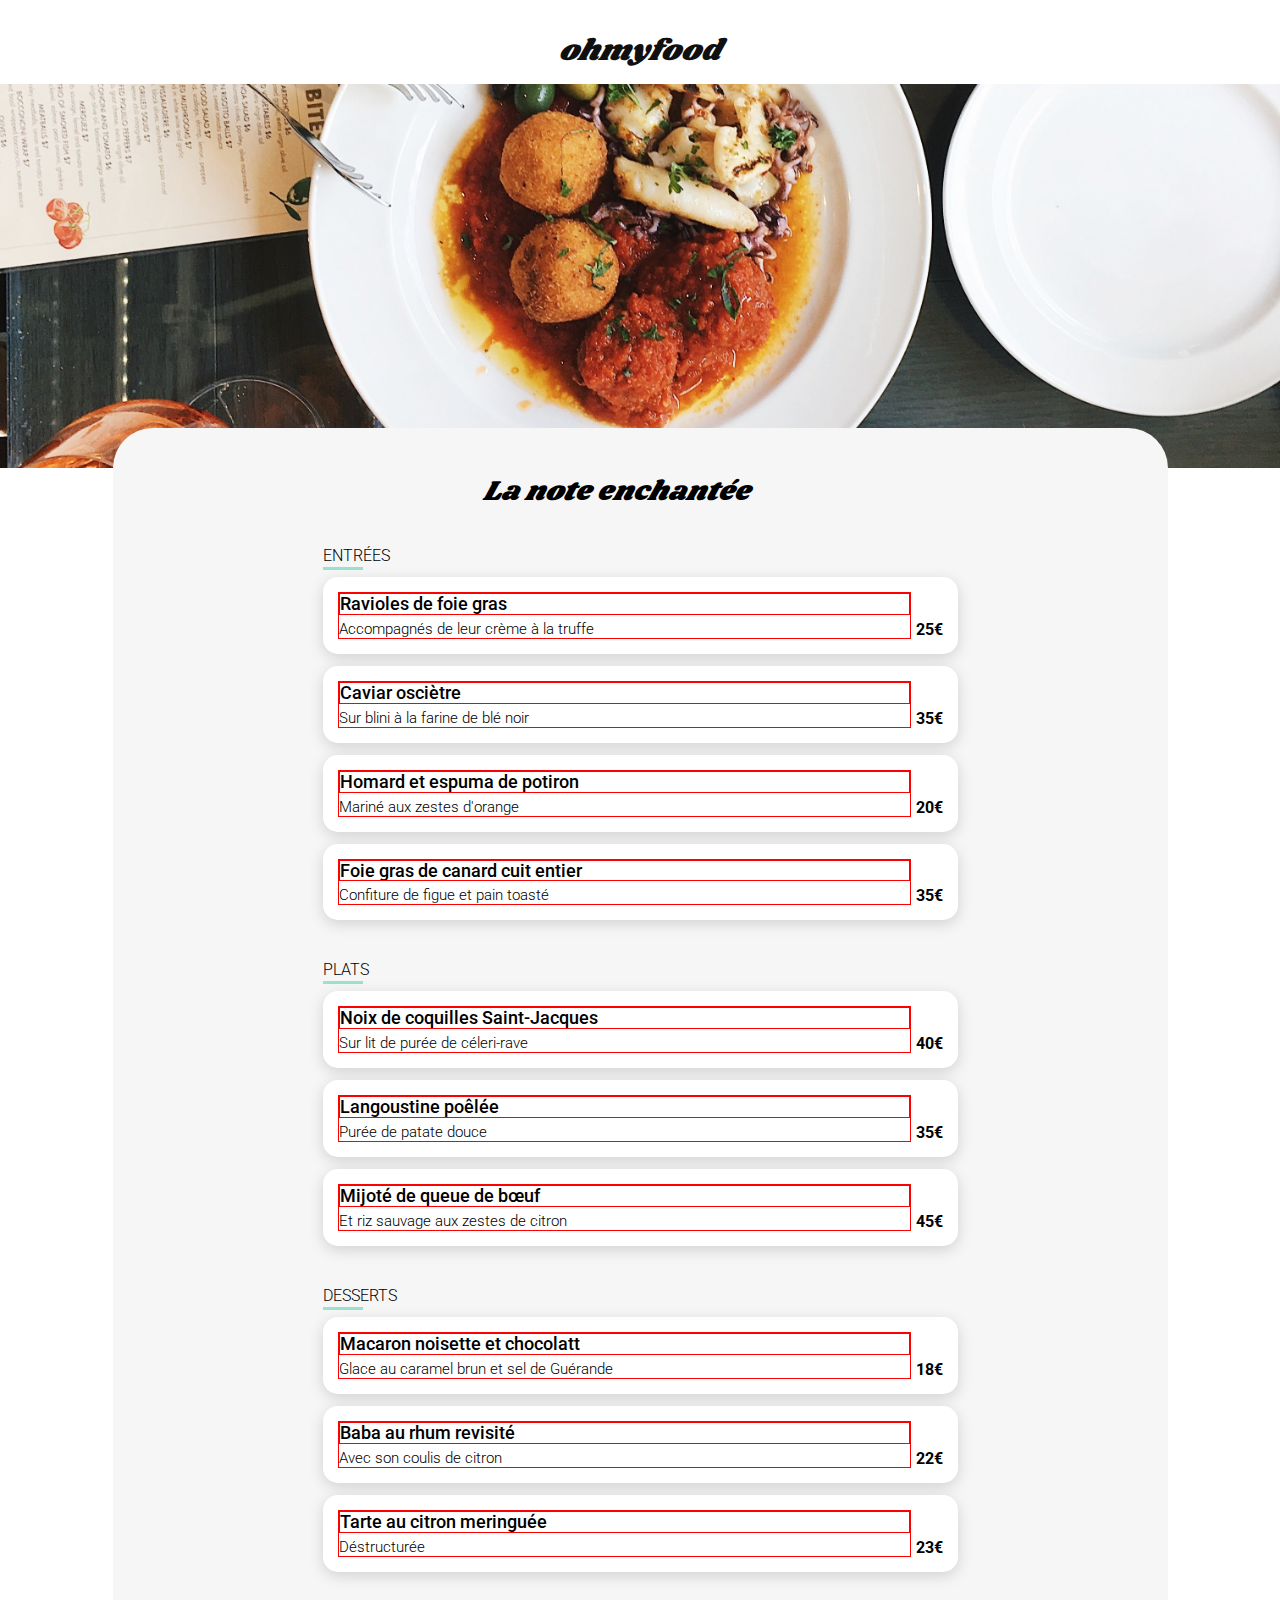
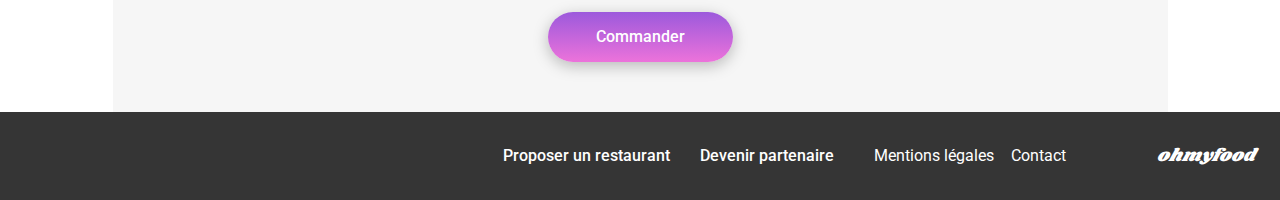
==== La_note_enchantée.html @ d94a01a4 "🎨 Session Mentorat Vrac" ====
<!DOCTYPE html>
<html lang="fr">

<head>
    <meta charset="UTF-8">
    <meta name="viewport" content="width=device-width, initial-scale=1.0">
    <title>La note enchantée - OhMyFood</title>
    <meta name="description" content="Découvrez le menu du restaurant La note enchantée sur OhMyFood">
    <link rel="preconnect" href="https://fonts.googleapis.com">
    <link rel="preconnect" href="https://fonts.gstatic.com" crossorigin>
    <link href="https://fonts.googleapis.com/css2?family=Raleway:wght@400;500;700&display=swap" rel="stylesheet">
    <link rel="stylesheet" href="https://cdnjs.cloudflare.com/ajax/libs/font-awesome/6.2.1/css/all.min.css" integrity="sha512-MV7K8+y+gLIBoVD59lQIYicR65iaqukzvf/nwasF0nqhPay5w/9lJmVM2hMDcnK1OnMGCdVK+iQrJ7lzPJQd1w==" crossorigin="anonymous" referrerpolicy="no-referrer">
    <link rel="stylesheet" href="./CSS/styles.css">
</head>

<body>
    <div class="main-container">
        <!-- Header -->
        <header class="header">
            <div class="header__content">
                <a href="index.html" class="header__icon-goback" aria-label="Retour à la page d'accueil">
                    <i class="fas fa-arrow-left"></i>
                </a>
                <a href="index.html" class="header__logo header__logo-link no-select">
                    ohmyfood
                </a>
            </div>
        </header>

        <!-- Image du restaurant -->
        <div class="restaurant">
            <img class="restaurant__img" src="Images_et_textes_Ohmyfood/images/restaurants/stil-u2Lp8tXIcjw-unsplash.jpg" alt="La note enchantée">
        </div>

        <!-- Menu du restaurant -->
        <main class="menu">
            <div class="menu__header">
                <h1 class="menu__title">La note enchantée</h1>
                <label class="restaurants__favorite" aria-label="Ajouter aux favoris">
                    <input type="checkbox" class="restaurants__favorite-checkbox" hidden>
                    <i class="restaurants__favorite-icon restaurants__favorite-icon--empty far fa-heart"></i>
                    <i class="restaurants__favorite-icon restaurants__favorite-icon--filled fas fa-heart"></i>
                </label>
            </div>

            <div class="menu__sections">
                <!-- Sections du menu (Entrées, Plats, Desserts) -->
                <section class="menu__section">
                    <h2 class="menu__section-title">Entrées</h2>
                    <div class="menu__content">
                        <div class="menu__items">
                            <div class="menu__item shadow">
                                <div class="menu__item-content">
                                    <h3 class="menu__item-title">Ravioles de foie gras</h3>
                                    <p class="menu__item-description">Accompagnés de leur crème à la truffe</p>
                                </div>
                                <div class="menu__item-price">25€</div>
                                <div class="menu__item-check">
                                    <i class="fas fa-check-circle"></i>
                                </div>
                            </div>
                        </div>
                        <div class="menu__items">
                            <div class="menu__item shadow">
                                <div class="menu__item-content">
                                    <h3 class="menu__item-title">Caviar osciètre</h3>
                                    <p class="menu__item-description">Sur blini à la farine de blé noir</p>
                                </div>
                                <div class="menu__item-price">35€</div>
                                <div class="menu__item-check">
                                    <i class="fas fa-check-circle"></i>
                                </div>
                            </div>
                        </div>
                        <div class="menu__items">
                            <div class="menu__item shadow">
                                <div class="menu__item-content">
                                    <h3 class="menu__item-title">Homard et espuma de potiron</h3>
                                    <p class="menu__item-description">Mariné aux zestes d'orange</p>
                                </div>
                                <div class="menu__item-price">20€</div>
                                <div class="menu__item-check">
                                    <i class="fas fa-check-circle"></i>
                                </div>
                            </div>
                        </div>
                        <div class="menu__items">
                            <div class="menu__item shadow">
                                <div class="menu__item-content">
                                    <h3 class="menu__item-title">Foie gras de canard cuit entier</h3>
                                    <p class="menu__item-description">Confiture de figue et pain toasté</p>
                                </div>
                                <div class="menu__item-price">35€</div>
                                <div class="menu__item-check">
                                    <i class="fas fa-check-circle"></i>
                                </div>
                            </div>
                        </div>
                    </div>
                </section>

                <section class="menu__section">
                    <h2 class="menu__section-title">Plats</h2>
                    <div class="menu__content">
                        <div class="menu__items">
                            <div class="menu__item shadow">
                                <div class="menu__item-content">
                                    <h3 class="menu__item-title">Noix de coquilles Saint-Jacques</h3>
                                    <p class="menu__item-description">Sur lit de purée de céleri-rave</p>
                                </div>
                                <div class="menu__item-price">40€</div>
                                <div class="menu__item-check">
                                    <i class="fas fa-check-circle"></i>
                                </div>
                            </div>
                        </div>
                        <div class="menu__items">
                            <div class="menu__item shadow">
                                <div class="menu__item-content">
                                    <h3 class="menu__item-title">Langoustine poêlée</h3>
                                    <p class="menu__item-description">Purée de patate douce</p>
                                </div>
                                <div class="menu__item-price">35€</div>
                                <div class="menu__item-check">
                                    <i class="fas fa-check-circle"></i>
                                </div>
                            </div>
                        </div>
                        <div class="menu__items">
                            <div class="menu__item shadow">
                                <div class="menu__item-content">
                                    <h3 class="menu__item-title">Mijoté de queue de bœuf</h3>
                                    <p class="menu__item-description">Et riz sauvage aux zestes de citron</p>
                                </div>
                                <div class="menu__item-price">45€</div>
                                <div class="menu__item-check">
                                    <i class="fas fa-check-circle"></i>
                                </div>
                            </div>
                        </div>
                    </div>
                </section>

                <section class="menu__section">
                    <h2 class="menu__section-title">Desserts</h2>
                    <div class="menu__content">
                        <div class="menu__items">
                            <div class="menu__item shadow">
                                <div class="menu__item-content">
                                    <h3 class="menu__item-title">Macaron noisette et chocolatt</h3>
                                    <p class="menu__item-description">Glace au caramel brun et sel de Guérande</p>
                                </div>
                                <div class="menu__item-price">18€</div>
                                <div class="menu__item-check">
                                    <i class="fas fa-check-circle"></i>
                                </div>
                            </div>
                        </div>
                        <div class="menu__items">
                            <div class="menu__item shadow">
                                <div class="menu__item-content">
                                    <h3 class="menu__item-title">Baba au rhum revisité</h3>
                                    <p class="menu__item-description">Avec son coulis de citron</p>
                                </div>
                                <div class="menu__item-price">22€</div>
                                <div class="menu__item-check">
                                    <i class="fas fa-check-circle"></i>
                                </div>
                            </div>
                        </div>
                        <div class="menu__items">
                            <div class="menu__item shadow">
                                <div class="menu__item-content">
                                    <h3 class="menu__item-title">Tarte au citron meringuée</h3>
                                    <p class="menu__item-description">Déstructurée</p>
                                </div>
                                <div class="menu__item-price">23€</div>
                                <div class="menu__item-check">
                                    <i class="fas fa-check-circle"></i>
                                </div>
                            </div>
                        </div>
                    </div>
                </section>
            </div>

            <!-- Bouton Commander -->
            <div class="menu__order">
                <a href="#" class="menu__order-button shadow-button no-select">Commander</a>
            </div>
        </main>

        <!-- Footer (réutilisé de la page d'accueil) -->
        <footer class="footer">
            <div class="footer__container">
                <div class="footer__logo no-select">
                    <a href="#" class="footer__logo-title">ohmyfood</a>
                </div>
                <ul class="footer__links">
                    <li class="footer__item footer__item--large">
                        <a href="#" class="footer__link footer__link--bold">
                            <i class="footer__link-icon fa-solid fa-utensils"></i>
                            Proposer un restaurant
                        </a>
                    </li>
                    <li class="footer__item footer__item--large">
                        <a href="#" class="footer__link footer__link--bold">
                            <i class="footer__link-icon fa-solid fa-handshake-angle"></i>
                            Devenir partenaire
                        </a>
                    </li>
                    <li class="footer__item footer__item--small">
                        <a href="#" class="footer__link footer__link--normal">Mentions légales</a>
                    </li>
                    <li class="footer__item footer__item--small">
                        <a href="#" class="footer__link footer__link--normal">Contact</a>
                    </li>
                </ul>
            </div>
        </footer>
    </div>
</body>

</html>
---- CSS/styles.css ----
@charset "UTF-8";
/* styles.scss */
/* Importation de la police Roboto depuis Google Fonts */
@import url("https://fonts.googleapis.com/css2?family=Roboto:wght@300;400;500;700&display=swap");
@import url("https://fonts.googleapis.com/css2?family=Shrikhand&display=swap");
* {
  font-family: "Roboto", sans-serif;
  box-sizing: border-box;
  margin: 0;
  padding: 0;
}

/* Colors */
/* Typography */
html {
  scroll-behavior: smooth;
}

/* Centering the page content */
body {
  display: flex;
  justify-content: center;
  align-items: center;
  min-height: 100vh;
}

/* General styles for links */
a {
  color: inherit;
  text-decoration: none;
}

/* Global Shadow */
.shadow {
  box-shadow: 0px 4px 15px 0px rgba(0, 0, 0, 0.1490196078);
}
.shadow-card {
  box-shadow: 0px 4px 15px 0px rgba(0, 0, 0, 0.1019607843);
}
.shadow-button {
  box-shadow: 0px 4px 15px 0px rgba(0, 0, 0, 0.2509803922);
  transition: box-shadow 0.3s ease-in-out;
}
.shadow-button:hover {
  box-shadow: 0px 4px 15px 0px rgba(0, 0, 0, 0.3137254902);
}

/* Prevents text selection */
.no-select {
  user-select: none;
}

/* Logo */
.footlogo-text, .menu__title {
  font-family: "Shrikhand", cursive;
  font-weight: 400;
  font-style: italic;
  font-size: 1.125rem;
  line-height: 1.75rem;
}

/* Main container with maximum width and spacing */
.main-container {
  width: 100%;
  display: flex;
  flex-direction: column;
}

/* Styles du header */
.header {
  text-align: center;
  width: 100%;
}
.header__content {
  display: flex;
  flex-direction: column;
  align-items: center;
  justify-content: center;
}
.header__icon-goback {
  display: none;
}
.header__logo {
  padding: 14px 0 5px 0;
  font-family: "Shrikhand", cursive;
  font-weight: 400;
  font-style: italic;
  font-size: 1.875rem;
  line-height: 2.734rem;
  color: #101010;
}
.header__location {
  display: flex;
  align-items: center;
  background-color: #EAEAEA;
  padding: 10px;
  width: 100%;
  justify-content: center;
  box-shadow: 0px 4px 4px rgba(0, 0, 0, 0.1);
}
.header__location-icon {
  margin-right: 10px;
}
.header__location-text {
  width: 109px;
  font-weight: 500;
  font-size: 1rem;
  color: #353535;
  border: none;
  background-color: transparent;
  outline: none;
}

/* Styles de la section réservation */
.reservation {
  padding-top: 39px;
  padding-bottom: 57px;
  background-color: #F6F6F6;
  text-align: center;
  align-items: center;
  justify-content: space-between;
  display: flex;
  flex-direction: column;
  gap: 27px;
}
.reservation__text {
  display: flex;
  flex-direction: column;
  gap: 10px;
}
.reservation__title {
  font-weight: 700;
  font-size: 1.5rem;
  line-height: 1.75rem;
}
.reservation__subtitle {
  font-weight: 300;
  font-size: 1.125rem;
  line-height: 1.315rem;
  color: #353535;
}
.reservation__button, .menu__order-button {
  max-width: 218px;
  height: 50px;
  display: flex;
  justify-content: center;
  align-items: center;
  padding: 0 48px;
  background: linear-gradient(to bottom, #9356DC -11.44%, #FF79DA 123.93%);
  color: #FFFFFF;
  font-weight: 500;
  font-size: 1rem;
  line-height: 1.245rem;
  border-radius: 25px;
  text-decoration: none;
  transition: background-color 0.3s;
  white-space: nowrap;
}
.reservation__button:hover, .menu__order-button:hover {
  background: linear-gradient(to bottom, #a16be0 -11.44%, #ff93e1 123.93%);
}

/* Styles de la section fonctionnement */
.fonctionnement {
  display: flex;
  flex-direction: column;
  padding: 48px 20px 68px 20px;
  background-color: #FFFFFF;
  gap: 26px;
}
.fonctionnement__title {
  font-weight: 700;
  font-size: 1.5rem;
  line-height: 1.75rem;
}
.fonctionnement__content {
  display: flex;
  flex-direction: column;
  gap: 25px;
}
.fonctionnement__step, .menu__item {
  display: flex;
  align-items: center;
  background-color: #F6F6F6;
  border-radius: 20px;
  padding: 20px;
  width: 100%;
  position: relative;
  gap: 23px;
}
.fonctionnement__step-number {
  line-height: 1.75rem;
  color: #FFFFFF;
  background-color: #9356DC;
  border-radius: 50%;
  width: 24px;
  height: 24px;
  display: flex;
  justify-content: center;
  align-items: center;
  flex-shrink: 0;
  position: absolute;
  left: -12px;
  top: 50%;
  transform: translateY(-50%);
}
.fonctionnement__step-icon {
  color: #7E7E7E;
  margin-left: 18px;
}
.fonctionnement__step-icon--accent {
  color: #9356DC;
}
.fonctionnement__step-text, .menu__item-title {
  font-weight: 500;
  font-size: 1rem;
  line-height: 1.245rem;
}

/* Styles de la section des restaurants */
.restaurants {
  flex: 1;
  background-color: #F6F6F6;
  display: flex;
  flex-direction: column;
  justify-content: center;
  gap: 20px;
}
.restaurants__container {
  display: flex;
  justify-content: center;
  background-color: #F6F6F6;
}
.restaurants__title {
  padding: 54px 80px 20px 20px;
  font-weight: 700;
  font-size: 1.5rem;
  line-height: 1.75rem;
  color: #000000;
}
.restaurants__cards {
  display: grid;
  grid-template-columns: repeat(auto-fit, minmax(340px, 1fr));
  gap: 18px;
  justify-content: center;
  width: 100%;
  padding: 0 17px 0 18px;
  margin-bottom: 66px;
}
.restaurants__card {
  display: flex;
  background-color: #FFFFFF;
  border-radius: 15px;
  overflow: hidden;
  box-shadow: 0 4px 8px rgba(0, 0, 0, 0.1);
  flex-direction: column;
  height: 251px;
  position: relative;
  transition: transform 0.3s ease-in-out;
}
.restaurants__card:hover {
  transform: scale(1.02);
}
.restaurants__card-image, .restaurant__img {
  width: 100%;
  object-fit: cover;
  object-position: bottom;
  height: 172px;
}
.restaurants__card-image--adjust {
  object-position: 50% 61%;
}
.restaurants__card-content {
  display: flex;
  justify-content: space-between;
  align-items: center;
  padding: 15px;
  color: black;
}
.restaurants__card-text {
  flex: 1;
  display: flex;
  flex-direction: column;
  gap: 5px;
  min-width: 0;
}
.restaurants__card-title {
  font-size: 1.125rem;
  font-weight: 700;
  line-height: 1.315rem;
  white-space: nowrap;
  overflow: hidden;
  text-overflow: ellipsis;
}
.restaurants__card-subtitle {
  font-size: 1.0625rem;
  font-weight: 300;
  line-height: 1.245rem;
  white-space: nowrap;
  overflow: hidden;
  text-overflow: ellipsis;
}
.restaurants__card-badge {
  width: 80px;
  position: absolute;
  top: 10px;
  right: 10px;
  padding: 5px 10px;
  border-radius: 2px;
  background-color: #99E2D0;
  color: #008766;
}
.restaurants__card-badge span {
  font-weight: 500;
  font-size: 0.875rem;
  line-height: 1.0625rem;
}
.restaurants__favorite {
  position: relative;
  width: 24px;
  height: 24px;
  font-size: 1.5rem;
  color: #101010;
  cursor: pointer;
}
.restaurants__favorite:hover {
  color: #9356DC;
}
.restaurants__favorite-checkbox {
  display: none;
}
.restaurants__favorite-checkbox:checked ~ .restaurants__favorite-icon--filled {
  opacity: 1;
  background: linear-gradient(193.33deg, #9356DC -11.44%, #FF79DA 123.93%);
  -webkit-background-clip: text;
  background-clip: text;
  -webkit-text-fill-color: transparent;
}
.restaurants__favorite-checkbox:checked ~ .restaurants__favorite-icon--empty {
  opacity: 0;
}
.restaurants__favorite-icon {
  transition: all 0.3s ease;
  position: absolute;
  top: 50%;
  left: 50%;
  transform: translate(-50%, -50%);
}
.restaurants__favorite-icon--empty {
  opacity: 1;
}
.restaurants__favorite-icon--filled {
  opacity: 0;
}

/* Styles du footer */
.footer {
  background-color: #353535;
  color: #fff;
  padding: 20px;
  text-align: left;
}
.footer__container {
  display: flex;
  flex-direction: column;
  align-items: flex-start;
  gap: 16px;
}
.footer__logo-title {
  font-family: "Shrikhand", cursive;
  font-weight: 400;
  font-style: italic;
  font-size: 1.125rem;
  line-height: 1.75rem;
  color: #FFFFFF;
  text-decoration: none;
  transition: opacity 0.3s ease;
}
.footer__logo-title:hover {
  opacity: 0.5;
}
.footer__links {
  list-style: none;
  padding: 0;
  display: flex;
  flex-direction: column;
  gap: 7px;
}
.footer__item {
  display: flex;
  align-items: center;
}
.footer__link {
  text-decoration: none;
  display: flex;
  align-items: center;
  gap: 11px;
}
.footer__link:hover {
  opacity: 0.5;
  transition: opacity 0.25s ease-in-out;
}
.footer__link:not(:hover) {
  opacity: 1;
  transition: opacity 0.5s ease-in-out;
}
.footer__link--bold {
  font-weight: 500;
}
.footer__link--normal {
  font-weight: 400;
}
.footer__link-icon {
  display: inline-block;
  width: 12px;
  height: 13px;
  font-size: 12px;
}

/* Media queries Desktop */
@media screen and (min-width: 986px) {
  .main-container {
    max-width: 100%;
  }
  /* Header */
  .header__content {
    flex-direction: column;
    align-items: center;
    padding: 0;
  }
  .header__logo {
    padding: 30px 0 10px 0;
  }
  .header__logo span {
    font-size: 2rem;
  }
  .header__location {
    width: 100%;
    justify-content: center;
    padding: 15px 0;
    background-color: #EAEAEA;
  }
  .header__location-icon {
    margin-right: 17px;
  }
  .header__location-text {
    width: 100%;
    max-width: 120px;
    font-size: 1rem;
  }
  /* Section réservation */
  .reservation {
    padding: 30px 180px;
  }
  .reservation__text .reservation__title {
    font-size: 2rem;
  }
  .reservation__text .reservation__subtitle {
    font-size: 1.25rem;
  }
  /* Section fonctionnement */
  .fonctionnement {
    padding: 50px 180px;
  }
  .fonctionnement__content {
    flex-direction: row;
    justify-content: space-between;
  }
  .fonctionnement__step-container {
    width: 30%;
  }
  /* Section restaurants */
  .restaurants {
    padding: 30px 180px;
  }
  .restaurants__title {
    padding: 30px 0;
  }
  .restaurants__cards {
    grid-template-columns: repeat(2, 1fr);
    gap: 50px 100px;
  }
  /* Footer */
  .footer {
    padding: 30px 25px;
  }
  .footer__container {
    display: flex;
    flex-direction: row-reverse;
    justify-content: flex-start;
    align-items: center;
    gap: 16px;
  }
  .footer__links {
    display: flex;
    flex-direction: row;
    gap: 7px;
  }
  .footer__item--large .footer__link {
    min-width: 190px;
  }
  .footer__item--small .footer__link {
    min-width: 130px;
  }
}
@media screen and (min-width: 1440px) {
  .restaurants {
    padding: 30px 0;
    max-width: 1080px;
  }
}
.header {
  position: relative;
}
.header__icon-goback {
  display: block;
  position: absolute;
  left: 1rem;
  top: 50%;
  transform: translateY(-50%);
  font-size: 1.2rem;
  width: 30px;
}

.restaurant {
  width: 100%;
  height: auto;
  overflow: hidden;
}
@media (min-width: 768px) {
  .restaurant {
    height: 384px;
  }
}
.restaurant__img {
  width: 100%;
  height: 275px;
  object-fit: cover;
  object-position: center;
}
@media (min-width: 768px) {
  .restaurant__img {
    height: 100%;
    object-position: 50% 63%;
  }
}

.menu {
  background-color: #F6F6F6;
  border-radius: 40px 40px 0 0;
  margin-top: -40px;
  position: relative;
  padding: 32px 13px 40px;
  display: flex;
  flex-direction: column;
  gap: 40px;
}
.menu__header {
  display: flex;
  justify-content: space-around;
  align-items: center;
}
.menu__title {
  font-size: 1.75rem;
}
.menu__sections {
  display: flex;
  flex-direction: column;
  gap: 40px;
}
.menu__section {
  display: flex;
  flex-direction: column;
  gap: 12px;
}
.menu__section-title {
  font-size: 1rem;
  font-weight: 300;
  text-transform: uppercase;
  position: relative;
}
.menu__section-title::after {
  content: "";
  position: absolute;
  left: 0;
  bottom: -5px;
  width: 40px;
  height: 3px;
  background-color: #99E2D0;
}
.menu__content {
  display: flex;
  flex-direction: column;
  gap: 12px;
}
.menu__item {
  display: flex;
  gap: 5px;
  align-items: stretch;
  padding: 15px;
  border-radius: 15px;
  cursor: pointer;
  overflow: hidden;
  background-color: #FFFFFF;
  position: relative;
}
.menu__item-content {
  display: flex;
  flex-direction: column;
  gap: 5px;
  width: 100%;
  overflow: hidden;
  transition: width 0.3s ease-in-out;
  border: 1px solid red;
}
.menu__item-title, .menu__item-description {
  white-space: nowrap;
  overflow: hidden;
  text-overflow: ellipsis;
  transition: width 0.3s ease-in-out;
}
.menu__item-title {
  font-weight: 500;
  font-size: 1.125rem;
  border: 1px solid red;
}
.menu__item-description {
  font-weight: 300;
  font-size: 0.9375rem;
}
.menu__item-price {
  font-weight: 700;
  align-self: flex-end;
  transition: transform 0.3s ease-in-out;
}
.menu__item-check {
  background-color: #99E2D0;
  width: 59px;
  height: 100%;
  display: flex;
  justify-content: center;
  align-items: center;
  position: absolute;
  right: -59px;
  top: 0;
  transition: transform 0.3s ease-in-out;
}
.menu__item-check i {
  color: #FFFFFF;
  font-size: 1.25rem;
}
.menu__item input[type=checkbox]:checked ~ .menu__item-content {
  width: calc(100% - 59px - 30px);
}
.menu__item input[type=checkbox]:checked ~ .menu__item-check {
  transform: translateX(-59px);
}
.menu__order {
  display: flex;
  justify-content: center;
}
@media screen and (min-width: 986px) {
  .menu {
    width: 1055px;
    margin-left: auto;
    margin-right: auto;
    padding: 50px 210px 50px 210px;
  }
  .menu__header {
    justify-content: center;
    gap: 24px;
  }
}

/*# sourceMappingURL=styles.css.map */
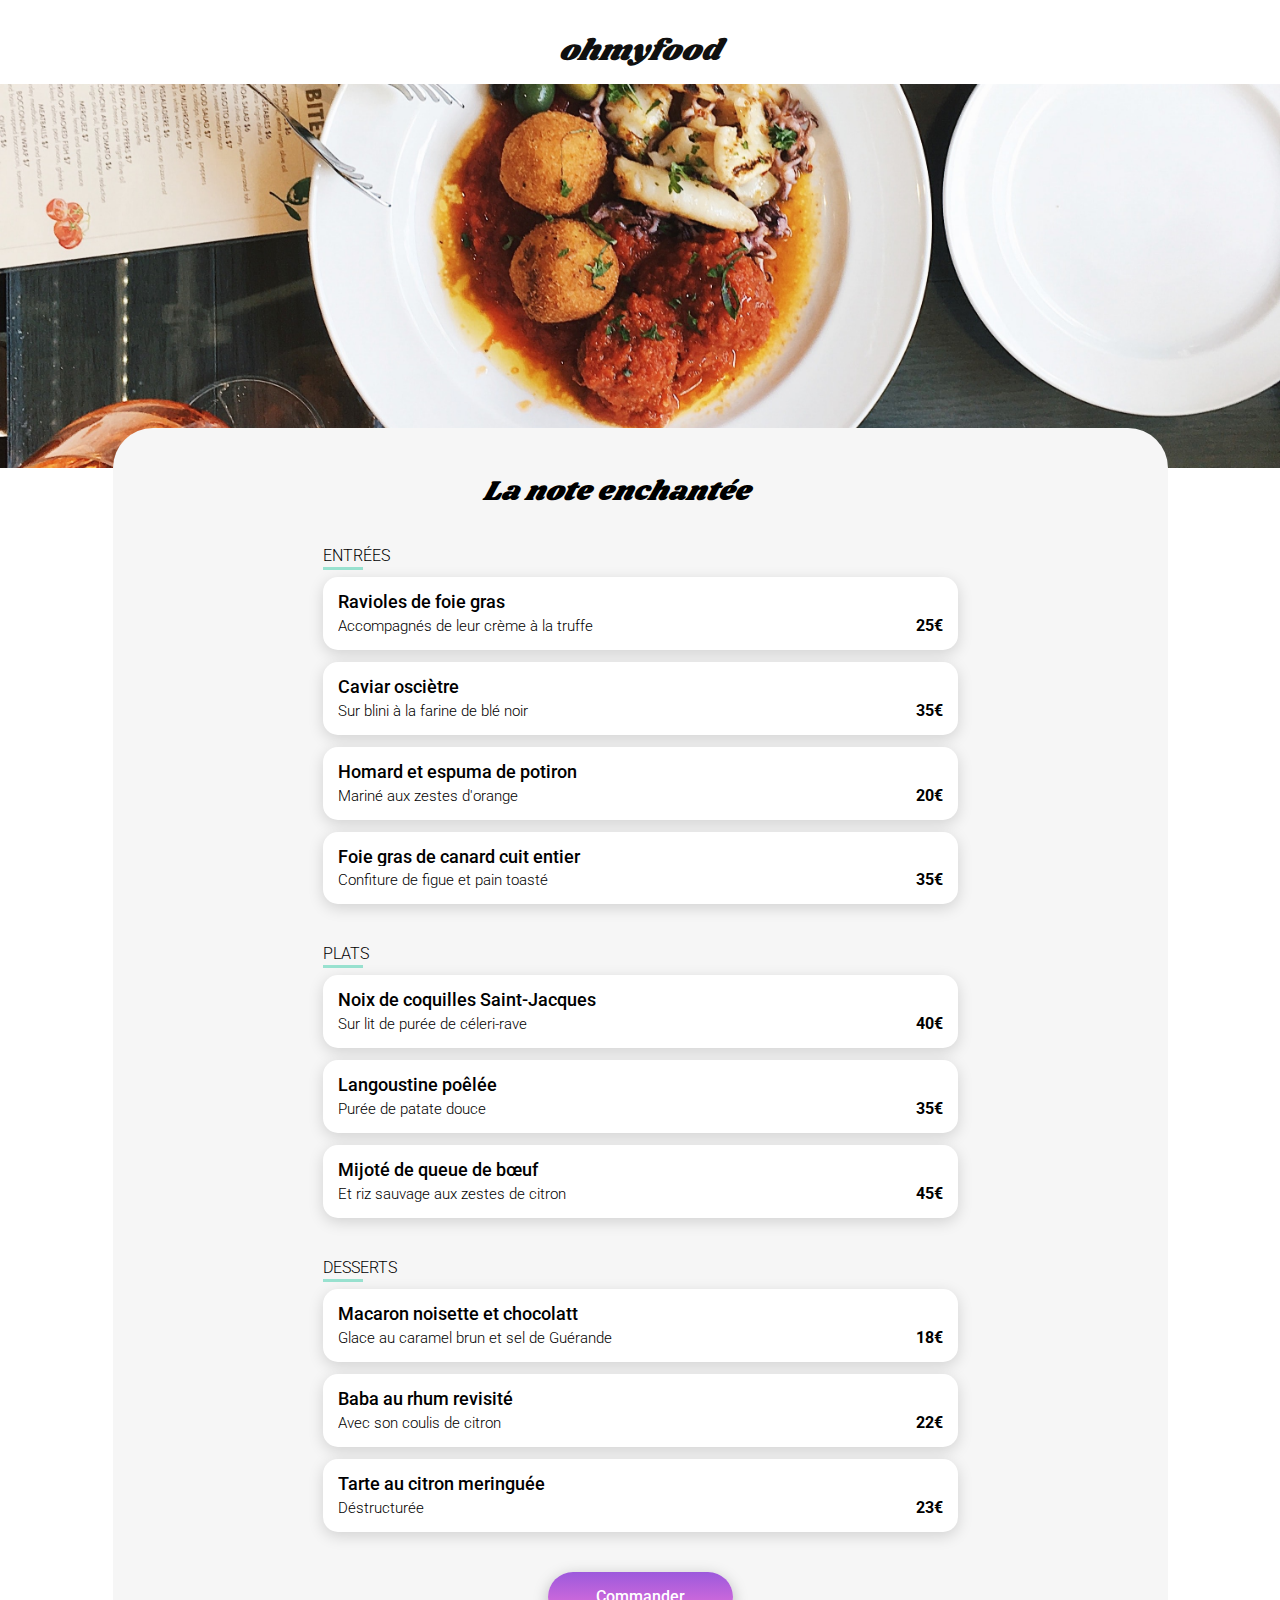
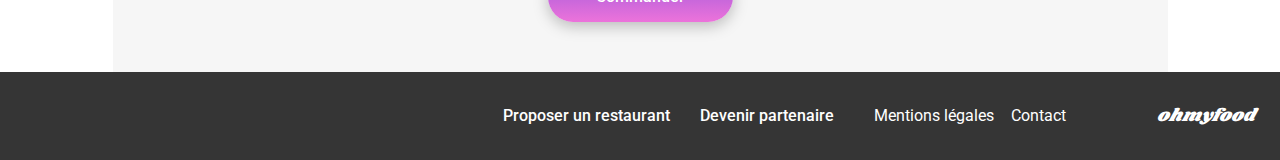
==== commit 4a34cb81: "✨ Standardize menu item structure across all restaurant pages" ====
--- a/La_note_enchantée.html
+++ b/La_note_enchantée.html
@@ -48,138 +48,128 @@
                 <section class="menu__section">
                     <h2 class="menu__section-title">Entrées</h2>
                     <div class="menu__content">
-                        <div class="menu__items">
-                            <div class="menu__item shadow">
-                                <div class="menu__item-content">
-                                    <h3 class="menu__item-title">Ravioles de foie gras</h3>
-                                    <p class="menu__item-description">Accompagnés de leur crème à la truffe</p>
-                                </div>
-                                <div class="menu__item-price">25€</div>
-                                <div class="menu__item-check">
-                                    <i class="fas fa-check-circle"></i>
-                                </div>
-                            </div>
-                        </div>
-                        <div class="menu__items">
-                            <div class="menu__item shadow">
-                                <div class="menu__item-content">
-                                    <h3 class="menu__item-title">Caviar osciètre</h3>
-                                    <p class="menu__item-description">Sur blini à la farine de blé noir</p>
-                                </div>
-                                <div class="menu__item-price">35€</div>
-                                <div class="menu__item-check">
-                                    <i class="fas fa-check-circle"></i>
-                                </div>
-                            </div>
-                        </div>
-                        <div class="menu__items">
-                            <div class="menu__item shadow">
-                                <div class="menu__item-content">
-                                    <h3 class="menu__item-title">Homard et espuma de potiron</h3>
-                                    <p class="menu__item-description">Mariné aux zestes d'orange</p>
-                                </div>
-                                <div class="menu__item-price">20€</div>
-                                <div class="menu__item-check">
-                                    <i class="fas fa-check-circle"></i>
-                                </div>
-                            </div>
-                        </div>
-                        <div class="menu__items">
-                            <div class="menu__item shadow">
-                                <div class="menu__item-content">
-                                    <h3 class="menu__item-title">Foie gras de canard cuit entier</h3>
-                                    <p class="menu__item-description">Confiture de figue et pain toasté</p>
-                                </div>
-                                <div class="menu__item-price">35€</div>
-                                <div class="menu__item-check">
-                                    <i class="fas fa-check-circle"></i>
-                                </div>
-                            </div>
-                        </div>
+                        <label class="menu__item shadow">
+                            <input type="checkbox" hidden>
+                            <div class="menu__item-content">
+                                <h3 class="menu__item-title">Ravioles de foie gras</h3>
+                                <p class="menu__item-description">Accompagnés de leur crème à la truffe</p>
+                            </div>
+                            <div class="menu__item-price">25€</div>
+                            <div class="menu__item-check">
+                                <i class="fas fa-check-circle"></i>
+                            </div>
+                        </label>
+                        <label class="menu__item shadow">
+                            <input type="checkbox" hidden>
+                            <div class="menu__item-content">
+                                <h3 class="menu__item-title">Caviar osciètre</h3>
+                                <p class="menu__item-description">Sur blini à la farine de blé noir</p>
+                            </div>
+                            <div class="menu__item-price">35€</div>
+                            <div class="menu__item-check">
+                                <i class="fas fa-check-circle"></i>
+                            </div>
+                        </label>
+                        <label class="menu__item shadow">
+                            <input type="checkbox" hidden>
+                            <div class="menu__item-content">
+                                <h3 class="menu__item-title">Homard et espuma de potiron</h3>
+                                <p class="menu__item-description">Mariné aux zestes d'orange</p>
+                            </div>
+                            <div class="menu__item-price">20€</div>
+                            <div class="menu__item-check">
+                                <i class="fas fa-check-circle"></i>
+                            </div>
+                        </label>
+                        <label class="menu__item shadow">
+                            <input type="checkbox" hidden>
+                            <div class="menu__item-content">
+                                <h3 class="menu__item-title">Foie gras de canard cuit entier</h3>
+                                <p class="menu__item-description">Confiture de figue et pain toasté</p>
+                            </div>
+                            <div class="menu__item-price">35€</div>
+                            <div class="menu__item-check">
+                                <i class="fas fa-check-circle"></i>
+                            </div>
+                        </label>
                     </div>
                 </section>
 
                 <section class="menu__section">
                     <h2 class="menu__section-title">Plats</h2>
                     <div class="menu__content">
-                        <div class="menu__items">
-                            <div class="menu__item shadow">
-                                <div class="menu__item-content">
-                                    <h3 class="menu__item-title">Noix de coquilles Saint-Jacques</h3>
-                                    <p class="menu__item-description">Sur lit de purée de céleri-rave</p>
-                                </div>
-                                <div class="menu__item-price">40€</div>
-                                <div class="menu__item-check">
-                                    <i class="fas fa-check-circle"></i>
-                                </div>
-                            </div>
-                        </div>
-                        <div class="menu__items">
-                            <div class="menu__item shadow">
-                                <div class="menu__item-content">
-                                    <h3 class="menu__item-title">Langoustine poêlée</h3>
-                                    <p class="menu__item-description">Purée de patate douce</p>
-                                </div>
-                                <div class="menu__item-price">35€</div>
-                                <div class="menu__item-check">
-                                    <i class="fas fa-check-circle"></i>
-                                </div>
-                            </div>
-                        </div>
-                        <div class="menu__items">
-                            <div class="menu__item shadow">
-                                <div class="menu__item-content">
-                                    <h3 class="menu__item-title">Mijoté de queue de bœuf</h3>
-                                    <p class="menu__item-description">Et riz sauvage aux zestes de citron</p>
-                                </div>
-                                <div class="menu__item-price">45€</div>
-                                <div class="menu__item-check">
-                                    <i class="fas fa-check-circle"></i>
-                                </div>
-                            </div>
-                        </div>
+                        <label class="menu__item shadow">
+                            <input type="checkbox" hidden>
+                            <div class="menu__item-content">
+                                <h3 class="menu__item-title">Noix de coquilles Saint-Jacques</h3>
+                                <p class="menu__item-description">Sur lit de purée de céleri-rave</p>
+                            </div>
+                            <div class="menu__item-price">40€</div>
+                            <div class="menu__item-check">
+                                <i class="fas fa-check-circle"></i>
+                            </div>
+                        </label>
+                        <label class="menu__item shadow">
+                            <input type="checkbox" hidden>
+                            <div class="menu__item-content">
+                                <h3 class="menu__item-title">Langoustine poêlée</h3>
+                                <p class="menu__item-description">Purée de patate douce</p>
+                            </div>
+                            <div class="menu__item-price">35€</div>
+                            <div class="menu__item-check">
+                                <i class="fas fa-check-circle"></i>
+                            </div>
+                        </label>
+                        <label class="menu__item shadow">
+                            <input type="checkbox" hidden>
+                            <div class="menu__item-content">
+                                <h3 class="menu__item-title">Mijoté de queue de bœuf</h3>
+                                <p class="menu__item-description">Et riz sauvage aux zestes de citron</p>
+                            </div>
+                            <div class="menu__item-price">45€</div>
+                            <div class="menu__item-check">
+                                <i class="fas fa-check-circle"></i>
+                            </div>
+                        </label>
                     </div>
                 </section>
 
                 <section class="menu__section">
                     <h2 class="menu__section-title">Desserts</h2>
                     <div class="menu__content">
-                        <div class="menu__items">
-                            <div class="menu__item shadow">
-                                <div class="menu__item-content">
-                                    <h3 class="menu__item-title">Macaron noisette et chocolatt</h3>
-                                    <p class="menu__item-description">Glace au caramel brun et sel de Guérande</p>
-                                </div>
-                                <div class="menu__item-price">18€</div>
-                                <div class="menu__item-check">
-                                    <i class="fas fa-check-circle"></i>
-                                </div>
-                            </div>
-                        </div>
-                        <div class="menu__items">
-                            <div class="menu__item shadow">
-                                <div class="menu__item-content">
-                                    <h3 class="menu__item-title">Baba au rhum revisité</h3>
-                                    <p class="menu__item-description">Avec son coulis de citron</p>
-                                </div>
-                                <div class="menu__item-price">22€</div>
-                                <div class="menu__item-check">
-                                    <i class="fas fa-check-circle"></i>
-                                </div>
-                            </div>
-                        </div>
-                        <div class="menu__items">
-                            <div class="menu__item shadow">
-                                <div class="menu__item-content">
-                                    <h3 class="menu__item-title">Tarte au citron meringuée</h3>
-                                    <p class="menu__item-description">Déstructurée</p>
-                                </div>
-                                <div class="menu__item-price">23€</div>
-                                <div class="menu__item-check">
-                                    <i class="fas fa-check-circle"></i>
-                                </div>
-                            </div>
-                        </div>
+                        <label class="menu__item shadow">
+                            <input type="checkbox" hidden>
+                            <div class="menu__item-content">
+                                <h3 class="menu__item-title">Macaron noisette et chocolatt</h3>
+                                <p class="menu__item-description">Glace au caramel brun et sel de Guérande</p>
+                            </div>
+                            <div class="menu__item-price">18€</div>
+                            <div class="menu__item-check">
+                                <i class="fas fa-check-circle"></i>
+                            </div>
+                        </label>
+                        <label class="menu__item shadow">
+                            <input type="checkbox" hidden>
+                            <div class="menu__item-content">
+                                <h3 class="menu__item-title">Baba au rhum revisité</h3>
+                                <p class="menu__item-description">Avec son coulis de citron</p>
+                            </div>
+                            <div class="menu__item-price">22€</div>
+                            <div class="menu__item-check">
+                                <i class="fas fa-check-circle"></i>
+                            </div>
+                        </label>
+                        <label class="menu__item shadow">
+                            <input type="checkbox" hidden>
+                            <div class="menu__item-content">
+                                <h3 class="menu__item-title">Tarte au citron meringuée</h3>
+                                <p class="menu__item-description">Déstructurée</p>
+                            </div>
+                            <div class="menu__item-price">23€</div>
+                            <div class="menu__item-check">
+                                <i class="fas fa-check-circle"></i>
+                            </div>
+                        </label>
                     </div>
                 </section>
             </div>
--- a/CSS/styles.css
+++ b/CSS/styles.css
@@ -611,7 +611,6 @@
   width: 100%;
   overflow: hidden;
   transition: width 0.3s ease-in-out;
-  border: 1px solid red;
 }
 .menu__item-title, .menu__item-description {
   white-space: nowrap;
@@ -622,7 +621,6 @@
 .menu__item-title {
   font-weight: 500;
   font-size: 1.125rem;
-  border: 1px solid red;
 }
 .menu__item-description {
   font-weight: 300;
